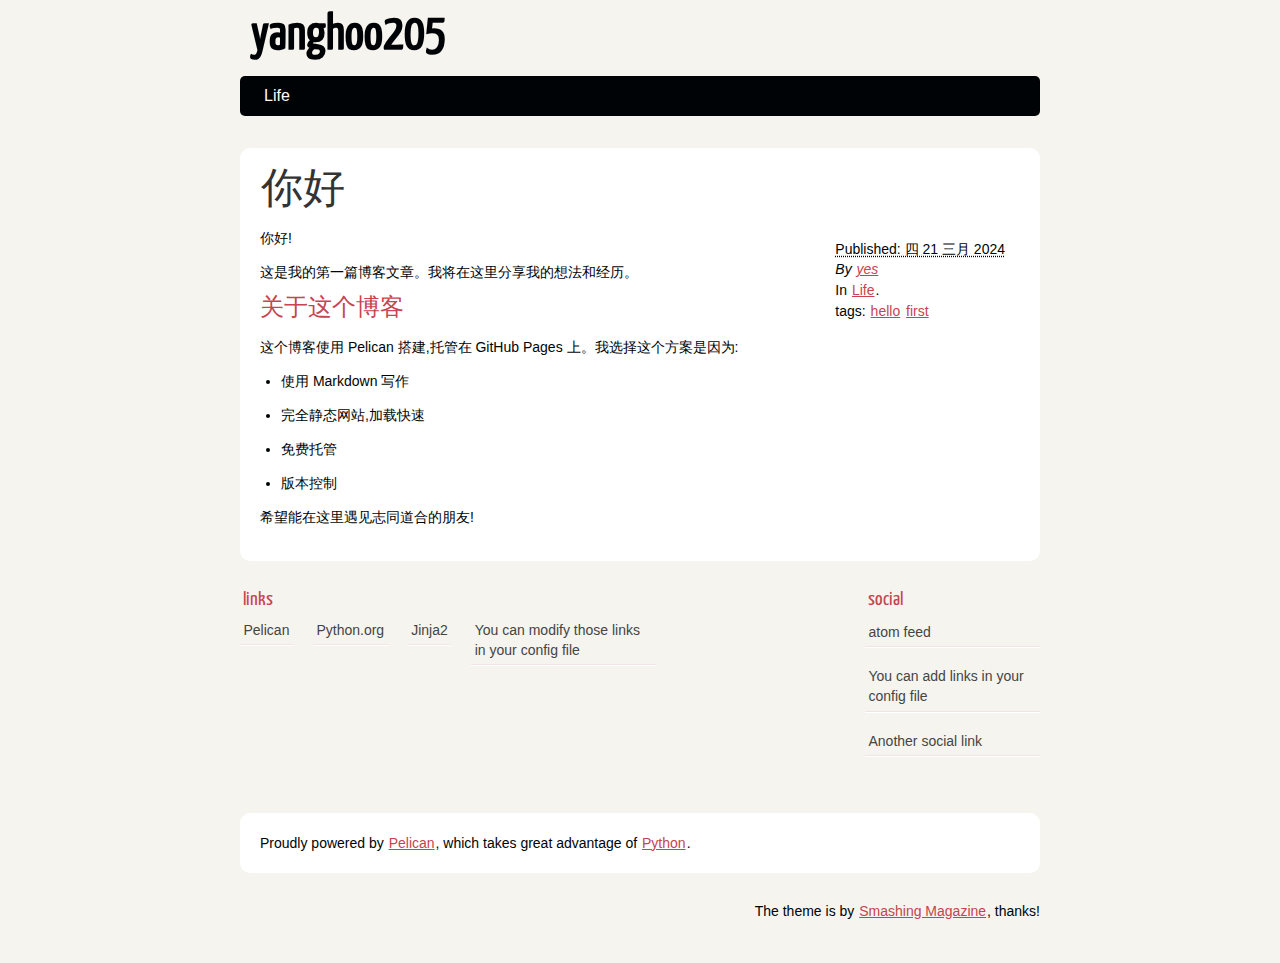
==== index.html @ f71a0e78 "Generate Pelican site" ====
<!DOCTYPE html>
<html lang="zh">
        <head>
                        <meta charset="utf-8" />
                        <meta name="viewport" content="width=device-width, initial-scale=1.0" />
                        <meta name="generator" content="Pelican" />
                        <title>yanghoo205</title>
                        <link rel="stylesheet" href="/theme/css/main.css" />
                                <link href="/feeds/all.atom.xml" type="application/atom+xml" rel="alternate" title="yanghoo205 Atom Feed" />
        </head>

        <body id="index" class="home">
                <header id="banner" class="body">
                        <h1><a href="/">yanghoo205</a></h1>
                        <nav><ul>
                                                <li><a href="/category/life.html">Life</a></li>
                        </ul></nav>
                </header><!-- /#banner -->

                <aside id="featured" class="body">
                    <article>
                        <h1 class="entry-title"><a href="/ni-hao.html">你好</a></h1>
<footer class="post-info">
        <abbr class="published" title="2024-03-21T00:00:00+08:00">
                Published: 四 21 三月 2024
        </abbr>

                <address class="vcard author">
                        By                                 <a class="url fn" href="/author/yes.html">yes</a>
                </address>
        <p>In <a href="/category/life.html">Life</a>.</p>
<p>tags: <a href="/tag/hello.html">hello</a> <a href="/tag/first.html">first</a> </p>        
</footer><!-- /.post-info --><p>你好!</p>
<p>这是我的第一篇博客文章。我将在这里分享我的想法和经历。</p>
<h2>关于这个博客</h2>
<p>这个博客使用 Pelican 搭建,托管在 GitHub Pages 上。我选择这个方案是因为:</p>
<ul>
<li>使用 Markdown 写作</li>
<li>完全静态网站,加载快速</li>
<li>免费托管</li>
<li>版本控制</li>
</ul>
<p>希望能在这里遇见志同道合的朋友! </p>                    </article>
                </aside><!-- /#featured -->
                <section id="extras" class="body">
                                <div class="blogroll">
                                        <h2>links</h2>
                                        <ul>
                                                        <li><a href="https://getpelican.com/">Pelican</a></li>
                                                        <li><a href="https://www.python.org/">Python.org</a></li>
                                                        <li><a href="https://palletsprojects.com/p/jinja/">Jinja2</a></li>
                                                        <li><a href="#">You can modify those links in your config file</a></li>
                                        </ul>
                                </div><!-- /.blogroll -->
                                <div class="social">
                                        <h2>social</h2>
                                        <ul>
                                                        <li><a href="/feeds/all.atom.xml" type="application/atom+xml" rel="alternate">atom feed</a></li>

                                                        <li><a href="#">You can add links in your config file</a></li>
                                                        <li><a href="#">Another social link</a></li>
                                        </ul>
                                </div><!-- /.social -->
                </section><!-- /#extras -->

                <footer id="contentinfo" class="body">
                        <address id="about" class="vcard body">
                                Proudly powered by <a rel="nofollow" href="https://getpelican.com/">Pelican</a>, which takes great advantage of <a rel="nofollow" href="https://www.python.org/">Python</a>.
                        </address><!-- /#about -->

                        <p>The theme is by <a rel="nofollow" href="https://www.smashingmagazine.com/2009/08/designing-a-html-5-layout-from-scratch/">Smashing Magazine</a>, thanks!</p>
                </footer><!-- /#contentinfo -->

        </body>
</html>
---- theme/css/main.css ----
/*
	Name: Smashing HTML5
	Date: July 2009
	Description: Sample layout for HTML5 and CSS3 goodness.
	Version: 1.0
	License: MIT <https://opensource.org/licenses/MIT>
	Licensed by: Smashing Media GmbH <https://www.smashingmagazine.com/>
	Original author: Enrique Ramírez <http://enrique-ramirez.com/>
*/

/* Imports */
@import url("reset.css");
@import url("pygment.css");
@import url("typogrify.css");
@import url("fonts.css");

/***** Global *****/
/* Body */
body {
    background: #F5F4EF;
    color: #000305;
    font-size: 87.5%; /* Base font size: 14px */
    font-family: 'Trebuchet MS', Trebuchet, 'Lucida Sans Unicode', 'Lucida Grande', 'Lucida Sans', Arial, sans-serif;
    line-height: 1.429;
    margin: 0;
    padding: 0;
    text-align: left;
}

/* Headings */
h1 {font-size: 2em }
h2 {font-size: 1.571em}	/* 22px */
h3 {font-size: 1.429em}	/* 20px */
h4 {font-size: 1.286em}	/* 18px */
h5 {font-size: 1.143em}	/* 16px */
h6 {font-size: 1em}		/* 14px */

h1, h2, h3, h4, h5, h6 {
    font-weight: 400;
    line-height: 1.1;
    margin-bottom: .8em;
    font-family: 'Yanone Kaffeesatz', arial, serif;
}

h3, h4, h5, h6 { margin-top: .8em; }

hr { border: 2px solid #EEEEEE; }

/* Anchors */
a {outline: 0;}
a img {border: 0px; text-decoration: none;}
a:link, a:visited {
    color: #C74350;
    padding: 0 1px;
    text-decoration: underline;
}
a:hover, a:active {
    background-color: #C74350;
    color: #fff;
    text-decoration: none;
    text-shadow: 1px 1px 1px #333;
}

h1 a:hover {
    background-color: inherit
}

/* Paragraphs */
div.line-block,
p { margin-top: 1em;
    margin-bottom: 1em;}

strong, b {font-weight: bold;}
em, i {font-style: italic;}

/* Lists */
ul {
    list-style: outside disc;
    margin: 0em 0 0 1.5em;
}

ol {
    list-style: outside decimal;
    margin: 0em 0 0 1.5em;
}

li { margin-top: 0.5em;
    margin-bottom: 1em; }

.post-info {
    float:right;
    margin:10px;
    padding:5px;
}

.post-info p{
    margin-top: 1px;
    margin-bottom: 1px;
}

.readmore { float: right }

dl {margin: 0 0 1.5em 0;}
dt {font-weight: bold;}
dd {margin-left: 1.5em;}

pre{background-color:  rgb(238, 238, 238); padding: 10px; margin: 10px; overflow: auto;}

/* Quotes */
blockquote {
    margin: 20px;
    font-style: italic;
}
cite {}

q {}

div.note {
    float: right;
    margin: 5px;
    font-size: 85%;
    max-width: 300px;
}

/* Tables */
table {margin: .5em auto 1.5em auto; width: 98%;}

	/* Thead */
thead th {padding: .5em .4em; text-align: left;}
thead td {}

	/* Tbody */
tbody td {padding: .5em .4em;}
tbody th {}

tbody .alt td {}
tbody .alt th {}

	/* Tfoot */
tfoot th {}
tfoot td {}

/* HTML5 tags */
header, section, footer,
aside, nav, article, figure {
    display: block;
}

/***** Layout *****/
.body {clear: both; margin: 0 auto; max-width: 800px;}
img { max-width: 100%; }
img.right, figure.right, div.figure.align-right {
    float: right;
    margin: 0 0 2em 2em;
}
img.left, figure.left, div.figure.align-left {
    float: left;
    margin: 0 2em 2em 0;
}

/* .rst support */
div.figure img, figure img {  /* to fill figure exactly */
    max-width: 100%;
}
div.figure p.caption, figure p.caption { /* margin provided by figure */
    margin-top: 0;
    margin-bottom: 0;
}

/*
	Header
*****************/
#banner {
    margin: 0 auto;
    padding: 0.8em 0 0 0;
}

	/* Banner */
#banner h1 {
    font-size: 3.571em;
    line-height: 1.0;
    margin-bottom: .3em;
}

#banner h1 a:link, #banner h1 a:visited {
    color: #000305;
    display: block;
    font-weight: bold;
    margin: 0 0 0 .2em;
    text-decoration: none;
}
#banner h1 a:hover, #banner h1 a:active {
    background: none;
    color: #C74350;
    text-shadow: none;
}

#banner h1 strong {font-size: 0.36em; font-weight: normal;}

	/* Main Nav */
#banner nav {
    background: #000305;
    font-size: 1.143em;
    overflow: auto;
    line-height: 30px;
    margin: 0 auto 2em auto;
    padding: 0;
    text-align: center;
    max-width: 800px;

    border-radius: 5px;
    -moz-border-radius: 5px;
    -webkit-border-radius: 5px;
}

#banner nav ul {list-style: none; margin: 0 auto; max-width: 800px;}
#banner nav li {float: left; display: inline; margin: 0;}

#banner nav a:link, #banner nav a:visited {
    color: #fff;
    display: inline-block;
    height: 30px;
    padding: 5px 1.5em;
    text-decoration: none;
}
#banner nav a:hover, #banner nav a:active,
#banner nav .active a:link, #banner nav .active a:visited {
    background: #C74451;
    color: #fff;
    text-shadow: none !important;
}

#banner nav li:first-child a {
    border-top-left-radius: 5px;
    -moz-border-radius-topleft: 5px;
    -webkit-border-top-left-radius: 5px;

    border-bottom-left-radius: 5px;
    -moz-border-radius-bottomleft: 5px;
    -webkit-border-bottom-left-radius: 5px;
}

/*
	Featured
*****************/
#featured {
    background: #fff;
    margin-bottom: 2em;
    overflow: hidden;
    padding: 20px;
    max-width: 760px;

    border-radius: 10px;
    -moz-border-radius: 10px;
    -webkit-border-radius: 10px;
}

#featured figure {
    border: 2px solid #eee;
    float: right;
    margin: 0.786em 2em 0 5em;
    max-width: 248px;
}
#featured figure img {display: block; float: right;}

#featured h2 {color: #C74451; font-size: 1.714em; margin-bottom: 0.333em;}
#featured h3 {font-size: 1.429em; margin-bottom: .5em;}

#featured h3 a:link, #featured h3 a:visited {color: #000305; text-decoration: none;}
#featured h3 a:hover, #featured h3 a:active {color: #fff;}

/*
	Body
*****************/
#content {
    background: #fff;
    margin-bottom: 2em;
    overflow: hidden;
    padding: 20px 20px;
    max-width: 760px;

    border-radius: 10px;
    -moz-border-radius: 10px;
    -webkit-border-radius: 10px;
}

/*
	Extras
*****************/
#extras {margin: 0 auto 3em auto; overflow: hidden;}

#extras ul {list-style: none; margin: 0;}
#extras li {border-bottom: 1px solid #fff;}
#extras h2 {
    color: #C74350;
    font-size: 1.429em;
    margin-bottom: .25em;
    padding: 0 3px;
}

#extras a:link, #extras a:visited {
    color: #444;
    display: block;
    border-bottom: 1px solid #F4E3E3;
    text-decoration: none;
    padding: .3em .25em;
}

#extras a:hover, #extras a:active {color: #fff;}

	/* Blogroll */
#extras .blogroll {
    float: left;
    max-width: 615px;
}

#extras .blogroll li {float: left; margin: 0 20px 0 0; max-width: 185px;}

	/* Social */
#extras .social {
    float: right;
    max-width: 175px;
}

/*
	About
*****************/
#about {
    background: #fff;
    font-style: normal;
    margin-bottom: 2em;
    overflow: hidden;
    padding: 20px;
    text-align: left;
    max-width: 760px;

    border-radius: 10px;
    -moz-border-radius: 10px;
    -webkit-border-radius: 10px;
}

#about .primary {float: left; max-width: 165px;}
#about .primary strong {color: #C64350; display: block; font-size: 1.286em;}
#about .photo {float: left; margin: 5px 20px;}

#about .url:link, #about .url:visited {text-decoration: none;}

#about .bio {float: right; max-width: 500px;}

/*
	Footer
*****************/
#contentinfo {padding-bottom: 2em; text-align: right;}

/***** Sections *****/
/* Blog */
.hentry {
    display: block;
    clear: both;
    border-top: 1px solid #eee;
    padding: 1.5em 0;
}
li:first-child .hentry, #content > .hentry {border: 0; margin: 0;}
#content > .hentry {padding: 1em 0;}
.hentry img{display : none ;}
.entry-title {font-size: 3em; margin-bottom: 10px; margin-top: 0;}
.entry-title a:link, .entry-title a:visited {text-decoration: none; color: #333;}
.entry-title a:visited {background-color: #fff;}

.hentry .post-info * {font-style: normal;}

	/* Content */
.hentry footer {margin-bottom: 2em;}
.hentry footer address {display: inline;}
#posts-list footer address {display: block;}

	/* Blog Index */
#posts-list {list-style: none; margin: 0;}
#posts-list .hentry {padding-left: 10px; position: relative;}

#posts-list footer {
    left: 10px;
    position: relative;
    float: left;
    top: 0.5em;
    max-width: 190px;
}

	/* About the Author */
#about-author {
    background: #f9f9f9;
    clear: both;
    font-style: normal;
    margin: 2em 0;
    padding: 10px 20px 15px 20px;

    border-radius: 5px;
    -moz-border-radius: 5px;
    -webkit-border-radius: 5px;
}

#about-author strong {
    color: #C64350;
    clear: both;
    display: block;
    font-size: 1.429em;
}

#about-author .photo {border: 1px solid #ddd; float: left; margin: 5px 1em 0 0;}

	/* Comments */
#comments-list {list-style: none; margin: 0 1em;}
#comments-list blockquote {
    background: #f8f8f8;
    clear: both;
    font-style: normal;
    margin: 0;
    padding: 15px 20px;

    border-radius: 5px;
    -moz-border-radius: 5px;
    -webkit-border-radius: 5px;
}
#comments-list footer {color: #888; padding: .5em 1em 0 0; text-align: right;}

#comments-list li:nth-child(2n) blockquote {background: #F5f5f5;}

	/* Add a Comment */
#add-comment label {clear: left; float: left; text-align: left; max-width: 150px;}
#add-comment input[type='text'],
#add-comment input[type='email'],
#add-comment input[type='url'] {float: left; max-width: 200px;}

#add-comment textarea {float: left; height: 150px; max-width: 495px;}

#add-comment p.req {clear: both; margin: 0 .5em 1em 0; text-align: right;}

#add-comment input[type='submit'] {float: right; margin: 0 .5em;}
#add-comment * {margin-bottom: .5em;}
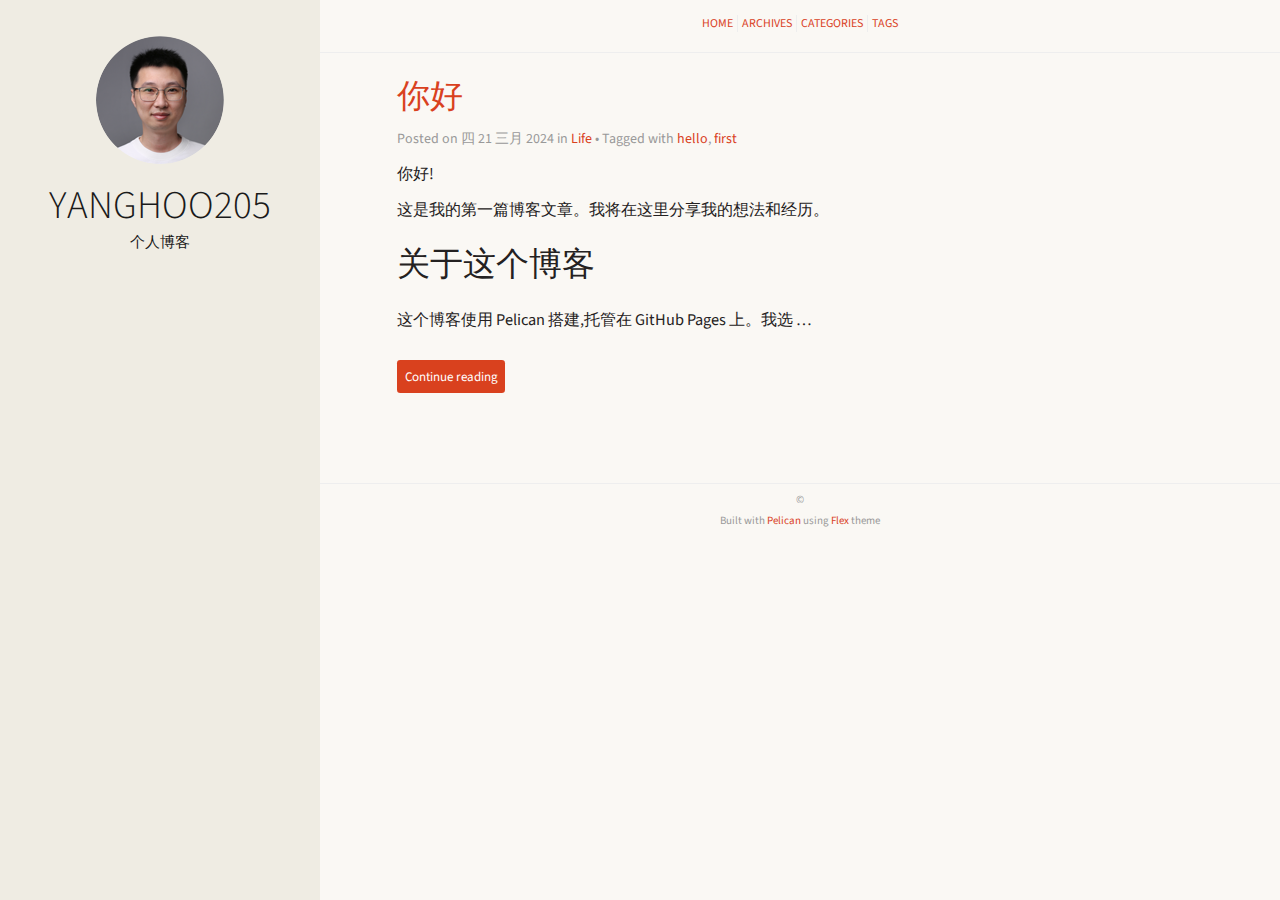
==== commit 633e474e: "Generate Pelican site" ====
--- a/index.html
+++ b/index.html
@@ -1,75 +1,147 @@
+
 <!DOCTYPE html>
 <html lang="zh">
-        <head>
-                        <meta charset="utf-8" />
-                        <meta name="viewport" content="width=device-width, initial-scale=1.0" />
-                        <meta name="generator" content="Pelican" />
-                        <title>yanghoo205</title>
-                        <link rel="stylesheet" href="/theme/css/main.css" />
-                                <link href="/feeds/all.atom.xml" type="application/atom+xml" rel="alternate" title="yanghoo205 Atom Feed" />
-        </head>
+<head>
+  <meta charset="utf-8" />
+  <meta http-equiv="X-UA-Compatible" content="IE=edge" />
+  <meta name="HandheldFriendly" content="True" />
+  <meta name="viewport" content="width=device-width, initial-scale=1.0" />
+  <meta name="robots" content="" />
 
-        <body id="index" class="home">
-                <header id="banner" class="body">
-                        <h1><a href="/">yanghoo205</a></h1>
-                        <nav><ul>
-                                                <li><a href="/category/life.html">Life</a></li>
-                        </ul></nav>
-                </header><!-- /#banner -->
+  <link href="https://fonts.googleapis.com/css2?family=Source+Code+Pro:ital,wght@0,400;0,700;1,400&family=Source+Sans+Pro:ital,wght@0,300;0,400;0,700;1,400&display=swap" rel="stylesheet">
 
-                <aside id="featured" class="body">
-                    <article>
-                        <h1 class="entry-title"><a href="/ni-hao.html">你好</a></h1>
-<footer class="post-info">
-        <abbr class="published" title="2024-03-21T00:00:00+08:00">
-                Published: 四 21 三月 2024
-        </abbr>
+    <link rel="stylesheet" type="text/css" href="/theme/stylesheet/style.min.css">
 
-                <address class="vcard author">
-                        By                                 <a class="url fn" href="/author/yes.html">yes</a>
-                </address>
-        <p>In <a href="/category/life.html">Life</a>.</p>
-<p>tags: <a href="/tag/hello.html">hello</a> <a href="/tag/first.html">first</a> </p>        
-</footer><!-- /.post-info --><p>你好!</p>
+
+    <link id="pygments-light-theme" rel="stylesheet" type="text/css"
+          href="/theme/pygments/monokai.min.css">
+
+
+
+  <link rel="stylesheet" type="text/css" href="/theme/font-awesome/css/fontawesome.css">
+  <link rel="stylesheet" type="text/css" href="/theme/font-awesome/css/brands.css">
+  <link rel="stylesheet" type="text/css" href="/theme/font-awesome/css/solid.css">
+
+
+
+  <!-- Chrome, Firefox OS and Opera -->
+  <meta name="theme-color" content="#333">
+  <!-- Windows Phone -->
+  <meta name="msapplication-navbutton-color" content="#333">
+  <!-- iOS Safari -->
+  <meta name="apple-mobile-web-app-capable" content="yes">
+  <meta name="apple-mobile-web-app-status-bar-style" content="black-translucent">
+  <!-- Microsoft EDGE -->
+  <meta name="msapplication-TileColor" content="#333">
+
+
+
+
+
+
+
+
+
+ 
+
+    <meta name="author" content="yes" />
+    <meta name="description" content="分享技术与生活" />
+  <meta property="og:site_name" content="yanghoo205"/>
+  <meta property="og:type" content="blog"/>
+  <meta property="og:title" content="yanghoo205"/>
+  <meta property="og:description" content="分享技术与生活"/>
+  <meta property="og:locale" content="en_US"/>
+  <meta property="og:url" content=""/>
+
+  <title>yanghoo205</title>
+
+
+</head>
+<body class="light-theme">
+
+<aside>
+  <div>
+    <a href="/">
+      <img src="/theme/img/profile.png" alt="YANGHOO205" title="YANGHOO205">
+    </a>
+
+    <h1>
+      <a href="/">YANGHOO205</a>
+    </h1>
+
+    <p>个人博客</p>
+
+
+
+    <ul class="social">
+      <li>
+        <a class="sc-Github"
+           href="https://github.com/almensu"
+           target="_blank">
+          <i class="fa-brands fa-Github"></i>
+        </a>
+      </li>
+    </ul>
+  </div>
+
+</aside>
+  <main>
+
+<nav>
+  <a href="/">Home</a>
+
+  <a href="/archives.html">Archives</a>
+  <a href="/categories.html">Categories</a>
+  <a href="/tags.html">Tags</a>
+
+
+</nav>
+
+
+
+<article>
+  <header>
+    <h2><a href="/ni-hao.html#ni-hao">你好</a></h2>
+    <p>
+      Posted on 四 21 三月 2024 in <a href="/category/life.html">Life</a>
+
+          &#8226; Tagged with
+              <a href="/tag/hello.html">hello</a>,              <a href="/tag/first.html">first</a>
+    </p>
+  </header>
+  <div>
+      <div><p>你好!</p>
 <p>这是我的第一篇博客文章。我将在这里分享我的想法和经历。</p>
 <h2>关于这个博客</h2>
-<p>这个博客使用 Pelican 搭建,托管在 GitHub Pages 上。我选择这个方案是因为:</p>
-<ul>
-<li>使用 Markdown 写作</li>
-<li>完全静态网站,加载快速</li>
-<li>免费托管</li>
-<li>版本控制</li>
-</ul>
-<p>希望能在这里遇见志同道合的朋友! </p>                    </article>
-                </aside><!-- /#featured -->
-                <section id="extras" class="body">
-                                <div class="blogroll">
-                                        <h2>links</h2>
-                                        <ul>
-                                                        <li><a href="https://getpelican.com/">Pelican</a></li>
-                                                        <li><a href="https://www.python.org/">Python.org</a></li>
-                                                        <li><a href="https://palletsprojects.com/p/jinja/">Jinja2</a></li>
-                                                        <li><a href="#">You can modify those links in your config file</a></li>
-                                        </ul>
-                                </div><!-- /.blogroll -->
-                                <div class="social">
-                                        <h2>social</h2>
-                                        <ul>
-                                                        <li><a href="/feeds/all.atom.xml" type="application/atom+xml" rel="alternate">atom feed</a></li>
+<p>这个博客使用 Pelican 搭建,托管在 GitHub Pages 上。我选 …</p></div>
+        <br>
+        <a class="btn"
+           href="/ni-hao.html#ni-hao">
+          Continue reading
+        </a>
+  </div>
+</article>
 
-                                                        <li><a href="#">You can add links in your config file</a></li>
-                                                        <li><a href="#">Another social link</a></li>
-                                        </ul>
-                                </div><!-- /.social -->
-                </section><!-- /#extras -->
+  <div class="pagination">
+  </div>
 
-                <footer id="contentinfo" class="body">
-                        <address id="about" class="vcard body">
-                                Proudly powered by <a rel="nofollow" href="https://getpelican.com/">Pelican</a>, which takes great advantage of <a rel="nofollow" href="https://www.python.org/">Python</a>.
-                        </address><!-- /#about -->
 
-                        <p>The theme is by <a rel="nofollow" href="https://www.smashingmagazine.com/2009/08/designing-a-html-5-layout-from-scratch/">Smashing Magazine</a>, thanks!</p>
-                </footer><!-- /#contentinfo -->
 
-        </body>
+<footer>
+<p>&copy;  </p>
+<p>
+Built with <a href="http://getpelican.com" target="_blank">Pelican</a> using <a href="http://bit.ly/flex-pelican" target="_blank">Flex</a> theme
+</p></footer>  </main>
+
+<script type="application/ld+json">
+{
+  "@context" : "http://schema.org",
+  "@type" : "Blog",
+  "name": " yanghoo205 ",
+  "url" : "",
+  "image": "",
+  "description": "分享技术与生活"
+}
+</script>
+</body>
 </html>--- a/theme/stylesheet/style.min.css
+++ b/theme/stylesheet/style.min.css
@@ -0,0 +1 @@
+body,html{width:100%;height:100%}h1,h2,h3,h4,h5,h6{font-weight:300;line-height:1.1}h1{font-size:2.4em}h2{font-size:2em}h3{font-size:1.6em}h4{font-size:1.36em}h5{font-size:1.2em}h6{font-size:1.1em}body{margin:0;padding:0;background-color:#faf8f4;color:#242121;font-family:'Source Sans Pro',Roboto,'Open Sans','Liberation Sans','DejaVu Sans',Verdana,Helvetica,Arial,sans-serif;font-size:1.02em;line-height:1.2em}a{color:#d9411e;text-decoration:none}a:hover{color:#ff5a09}hr{color:#eee;background-color:#eee;height:1px;border:none;margin-top:40px;margin-bottom:40px}img{max-width:100%}aside{background-color:#efece3;color:#1a1a1a;text-align:center}aside a{color:#1a1a1a}aside a:hover{color:#242121}aside div{padding:20px;margin:0}aside div img{border-radius:50%;max-width:140px}aside div h1{margin:15px 0 5px 0}aside div p{margin:0 0 15px 0;font-size:.92em}aside nav ul li{display:inline;line-height:1.6em;font-size:1.28em;text-transform:lowercase}main nav{text-align:center;text-transform:uppercase;padding:14px 0 14px 0;border-bottom:#eee 1px solid;font-size:0}main .translations a,main nav a{font-size:12px;padding:0 4px;border-right:#eee 1px solid}main .translations :last-child,main nav :last-child{border-right:none}main .neighbors{margin:4% 0 4% 0;height:20px}main .pagination{margin:4% 8% 4% 8%;height:20px}main .social-share p{font-size:.8em}main article{margin:0 8% 2% 8%}main article header h1,main article header h2{margin-bottom:0}main article header p{color:#999;font-size:.86em}main article header .translations{float:right}main article header .translations .active{font-weight:600}main article code,main article kbd,main article pre,main article samp{font-family:'Source Code Pro',Consolas,'Liberation Mono','DejaVu Sans Mono',monospace}main article blockquote,main article pre{background-color:rgba(128,128,128,.05);border-top-right-radius:5px;border-bottom-right-radius:5px;border-left:8px solid rgba(128,128,128,.075);border-left-width:10px}main article blockquote{margin:0;padding:10px 20px;font-weight:300;font-size:1.1em}main article pre{padding:4px;font-size:.9em;overflow-x:auto}main article samp{white-space:pre;display:block;overflow-x:auto}main article kbd{padding:.1em .6em;border:1px solid rgba(63,63,63,.25);box-shadow:0 1px 0 rgba(63,63,63,.25);background-color:#fff;color:#333;border-radius:3px;display:inline-block;margin:0 .1em;white-space:nowrap;font-size:.78em}main article :not(pre)>code{font-size:.8em;white-space:nowrap;color:#c25;padding:1px 3px;background-color:#f7f7f9;border:1px solid #e1e1e8;border-radius:3px}main article .comment-count{font-size:.8em}main article table{border-collapse:collapse;border-spacing:0}main article table thead:first-child tr:first-child th{border-top:0}main article table td,main article table th{padding:8px;line-height:20px;vertical-align:top;border-top:1px solid #ddd}main article table.highlighttable{width:100%;table-layout:fixed}main article table.highlighttable td{border-style:none;padding:0}main article table.highlighttable td.linenos{width:2.5em}main article table.highlighttable td.linenos pre{padding-right:.8em;background-color:inherit;text-align:right}main article section#isso-thread .auth-section .input-wrapper{margin-right:5px}main article .toc{margin-top:2em}main article .toc .toctitle{font-size:1.3em}main article .toc ul{list-style:none;padding-inline-start:1rem}main article .toc>ul{padding:0}main footer{padding-top:4px;border-top:#eee 1px solid}main footer p{margin:2px;text-align:center;padding:0 40px 0 40px;color:#999;font-size:11px}main footer span.footer-separator{margin:0 6px}.tag-cloud a{background-color:#d9411e;padding:.2em .6em .2em;font-size:.74em;line-height:1;color:#fff;text-align:center;white-space:nowrap;vertical-align:baseline;border-radius:.25em}.tag-cloud a:hover{background-color:#ff5a09}a.btn,section#isso-thread section.auth-section p.post-action input{background-color:#d9411e;padding:.6em .6em;font-size:.8em;line-height:1;color:#fff;text-align:center;white-space:nowrap;vertical-align:baseline;border:none;border-radius:.25em}a.btn:hover{background-color:#ff5a09}.center,.text-center{text-align:center}.img-center{margin-left:auto;margin-right:auto;display:block}.align-center{margin-left:auto;margin-right:auto;display:block}.float-left{float:left}.float-right{float:right}div.related-posts{margin:15px 0 15px 0;padding-bottom:20px;border-top:#eee 1px solid;border-bottom:#eee 1px solid}div.related-posts h4{margin:20px 0 25px 0}div.related-posts ul{font-size:1.1em;padding-left:12px}div.related-posts ul li{padding:4px 0 4px 0}ul.list,ul.related-posts,ul.social{list-style-type:none;margin:0;padding:0}ul.list{padding:1em 0 1em 0}ul.list li{padding:4px}ul.social{font-size:1.6em;padding-top:20px}ul.social li{display:inline}ul.social a:hover{z-index:2;-webkit-transform:translateY(-2px);transform:translateY(-2px)}ul.social a{display:inline-block;width:36px;height:36px;border-radius:100%;text-align:center;font-size:.8em;line-height:36px}ul.social a.sc-facebook{background-color:#3e5b98}ul.social a.sc-google{background-color:#d93e2d}ul.social a.sc-instagram{background-color:#125688}ul.social a.sc-keybase{background-color:#4c8dff}ul.social a.sc-pinterest{background-color:#c92619}ul.social a.sc-linkedin{background-color:#3371b7}ul.social a.sc-medium{background-color:#00ab6b}ul.social a.sc-rss{background-color:#f26109}ul.social a.sc-stack-overflow{background-color:#f90}ul.social a.sc-tumblr{background-color:#36465d}ul.social a.sc-twitch{background-color:#a970ff}ul.social a.sc-twitter{background-color:#4da7de}ul.social a.sc-youtube{background-color:#e02a20}ul.social a.sc-github,ul.social a.sc-github-alt{background-color:#111010}ul.social a.sc-at,ul.social a.sc-envelope,ul.social a.sc-mailbox{background-color:#578ad6}ul.social a.sc-reddit{background-color:#ff4500}ul.social a.sc-soundcloud{background-color:#f50}ul.social a.sc-gitlab{background-color:#fca326}ul.social a.sc-xing{background-color:#007575}ul.social a.sc-bitbucket{background-color:#0747a6}ul.social a.sc-mastodon{background-color:#3088d4}ul.social a.sc-diaspora{color:#000;background-color:#d5d5d5}ul.social a.sc-flickr{background-color:#ff0084}ul.social a.sc-lastfm{background-color:#d92323}.ads-aside{display:inline-block;height:90px;width:70%}.ads-responsive{display:inline-block;margin:6px 0 6px 0;width:90%;height:70px;margin-left:5%}@media screen and (min-width:768px){aside{width:25vw;height:100vh;position:fixed;z-index:1000;top:0;left:0}aside div{padding:36px 18px}aside div nav ul li{padding:0!important;display:block}aside div ul.social{padding-top:32px}main{height:100vh;position:relative;padding-left:25vw}main article{max-width:760px}main article ul.list li{padding:2px}.ads-aside{height:250px}.ads-responsive{height:90px}}div.admonition{margin-bottom:2.5rem;border-radius:4px;padding:.5em 1.25em 1.25em 1.25em}div.admonition p.admonition-title::before{display:inline-block;font-style:normal;font-variant:normal;text-rendering:auto;font-family:"Font Awesome 5 Free"}div.admonition p.admonition-title{font-weight:600;line-height:1.25em;margin-bottom:1.25em;margin-top:inherit}div.admonition div,div.admonition p,div.admonition pre{margin-bottom:0}div.admonition{color:#242121;background-color:#ccc}div.admonition.attention{color:#856404;background-color:#fff3cd}div.admonition.attention p.admonition-title::before{content:"\f071\00a0 "}div.admonition.caution{color:#856404;background-color:#fff3cd}div.admonition.caution p.admonition-title::before{content:"\f071\00a0 "}div.admonition.danger{color:#721c24;background-color:#f8d7da}div.admonition.danger p.admonition-title::before{content:"\f06a\00a0 "}div.admonition.error{color:#721c24;background-color:#f8d7da}div.admonition.error p.admonition-title::before{content:"\f06a\00a0 "}div.admonition.hint{color:#004085;background-color:#cce5ff}div.admonition.hint p.admonition-title::before{content:"\f0eb\00a0 "}div.admonition.important{color:#155724;background-color:#d4edda}div.admonition.important p.admonition-title::before{content:"\f05a\00a0 "}div.admonition.note{color:#155724;background-color:#d4edda}div.admonition.note p.admonition-title::before{content:"\f05a\00a0 "}div.admonition.tip{color:#004085;background-color:#cce5ff}div.admonition.tip p.admonition-title::before{content:"\f0eb\00a0 "}div.admonition.warning{color:#856404;background-color:#fff3cd}div.admonition.warning p.admonition-title::before{content:"\f071\00a0 "}div.figure,figure{font-size:90%;color:#6c757d}div.figure figcaption,figure figcaption{margin-top:.5em;text-align:center;color:#242121}div.figure img,figure img{vertical-align:middle;line-height:1;display:inline}div.figure p,figure p{margin-top:0;margin-bottom:0}div.figure p.caption,figure p.caption{font-style:italic}div.figure div.legend,figure div.legend{text-align:initial}div.figure.align-left,figure.align-left{text-align:left}div.figure.align-center,figure.align-center{text-align:center}div.figure.align-right,figure.align-right{text-align:right}.github-corner:hover .octo-arm{animation:octocat-wave 560ms ease-in-out}@keyframes octocat-wave{0%,100%{transform:rotate(0)}20%,60%{transform:rotate(-25deg)}40%,80%{transform:rotate(10deg)}}@media (max-width:500px){.github-corner:hover .octo-arm{animation:none}.github-corner .octo-arm{animation:octocat-wave 560ms ease-in-out}}--- a/theme/pygments/monokai.min.css
+++ b/theme/pygments/monokai.min.css
@@ -0,0 +1 @@
+.highlight .hll{background-color:#49483e}.highlight{background:#272822;color:#f8f8f2}.highlight .c{color:#75715e}.highlight .err{color:#960050;background-color:#1e0010}.highlight .k{color:#66d9ef}.highlight .l{color:#ae81ff}.highlight .n{color:#f8f8f2}.highlight .o{color:#f92672}.highlight .p{color:#f8f8f2}.highlight .c1,.highlight .ch,.highlight .cm,.highlight .cp,.highlight .cpf,.highlight .cs{color:#75715e}.highlight .gd{color:#f92672}.highlight .ge{font-style:italic}.highlight .gi{color:#a6e22e}.highlight .go{color:#66d9ef}.highlight .gp{color:#f92672}.highlight .gp,.highlight .gs{font-weight:700}.highlight .gu{color:#75715e}.highlight .kc,.highlight .kd{color:#66d9ef}.highlight .kn{color:#f92672}.highlight .kp,.highlight .kr,.highlight .kt{color:#66d9ef}.highlight .ld{color:#e6db74}.highlight .m{color:#ae81ff}.highlight .s{color:#e6db74}.highlight .na{color:#a6e22e}.highlight .nb{color:#f8f8f2}.highlight .nc{color:#a6e22e}.highlight .no{color:#66d9ef}.highlight .nd{color:#a6e22e}.highlight .ni{color:#f8f8f2}.highlight .ne,.highlight .nf{color:#a6e22e}.highlight .nl,.highlight .nn{color:#f8f8f2}.highlight .nx{color:#a6e22e}.highlight .py{color:#f8f8f2}.highlight .nt{color:#f92672}.highlight .nv{color:#f8f8f2}.highlight .ow{color:#f92672}.highlight .w{color:#f8f8f2}.highlight .mb,.highlight .mf,.highlight .mh,.highlight .mi,.highlight .mo{color:#ae81ff}.highlight .dl,.highlight .s2,.highlight .sa,.highlight .sb,.highlight .sc,.highlight .sd{color:#e6db74}.highlight .se{color:#ae81ff}.highlight .s1,.highlight .sh,.highlight .si,.highlight .sr,.highlight .ss,.highlight .sx{color:#e6db74}.highlight .bp{color:#f8f8f2}.highlight .fm{color:#a6e22e}.highlight .vc,.highlight .vg,.highlight .vi,.highlight .vm{color:#f8f8f2}.highlight .il{color:#ae81ff}.literal-block .hll{background-color:#49483e}.literal-block{background:#272822;color:#f8f8f2}.literal-block .c{color:#75715e}.literal-block .err{color:#960050;background-color:#1e0010}.literal-block .k{color:#66d9ef}.literal-block .l{color:#ae81ff}.literal-block .n{color:#f8f8f2}.literal-block .o{color:#f92672}.literal-block .p{color:#f8f8f2}.literal-block .c1,.literal-block .ch,.literal-block .cm,.literal-block .cp,.literal-block .cpf,.literal-block .cs{color:#75715e}.literal-block .gd{color:#f92672}.literal-block .ge{font-style:italic}.literal-block .gi{color:#a6e22e}.literal-block .go{color:#66d9ef}.literal-block .gp{color:#f92672;font-weight:700}.literal-block .gs{font-weight:700}.literal-block .gu{color:#75715e}.literal-block .kc,.literal-block .kd{color:#66d9ef}.literal-block .kn{color:#f92672}.literal-block .kp,.literal-block .kr,.literal-block .kt{color:#66d9ef}.literal-block .ld{color:#e6db74}.literal-block .m{color:#ae81ff}.literal-block .s{color:#e6db74}.literal-block .na{color:#a6e22e}.literal-block .nb{color:#f8f8f2}.literal-block .nc{color:#a6e22e}.literal-block .no{color:#66d9ef}.literal-block .nd{color:#a6e22e}.literal-block .ni{color:#f8f8f2}.literal-block .ne,.literal-block .nf{color:#a6e22e}.literal-block .nl,.literal-block .nn{color:#f8f8f2}.literal-block .nx{color:#a6e22e}.literal-block .py{color:#f8f8f2}.literal-block .nt{color:#f92672}.literal-block .nv{color:#f8f8f2}.literal-block .ow{color:#f92672}.literal-block .w{color:#f8f8f2}.literal-block .mb,.literal-block .mf,.literal-block .mh,.literal-block .mi,.literal-block .mo{color:#ae81ff}.literal-block .dl,.literal-block .s2,.literal-block .sa,.literal-block .sb,.literal-block .sc,.literal-block .sd{color:#e6db74}.literal-block .se{color:#ae81ff}.literal-block .s1,.literal-block .sh,.literal-block .si,.literal-block .sr,.literal-block .ss,.literal-block .sx{color:#e6db74}.literal-block .bp{color:#f8f8f2}.literal-block .fm{color:#a6e22e}.literal-block .vc,.literal-block .vg,.literal-block .vi,.literal-block .vm{color:#f8f8f2}.literal-block .il{color:#ae81ff}--- a/theme/font-awesome/css/brands.css
+++ b/theme/font-awesome/css/brands.css
@@ -0,0 +1,1432 @@
+/*!
+ * Font Awesome Free 6.1.1 by @fontawesome - https://fontawesome.com
+ * License - https://fontawesome.com/license/free (Icons: CC BY 4.0, Fonts: SIL OFL 1.1, Code: MIT License)
+ * Copyright 2022 Fonticons, Inc.
+ */
+:root, :host {
+  --fa-font-brands: normal 400 1em/1 "Font Awesome 6 Brands"; }
+
+@font-face {
+  font-family: 'Font Awesome 6 Brands';
+  font-style: normal;
+  font-weight: 400;
+  font-display: block;
+  src: url("../webfonts/fa-brands-400.woff2") format("woff2"), url("../webfonts/fa-brands-400.ttf") format("truetype"); }
+
+.fab,
+.fa-brands {
+  font-family: 'Font Awesome 6 Brands';
+  font-weight: 400; }
+
+.fa-42-group:before {
+  content: "\e080"; }
+
+.fa-innosoft:before {
+  content: "\e080"; }
+
+.fa-500px:before {
+  content: "\f26e"; }
+
+.fa-accessible-icon:before {
+  content: "\f368"; }
+
+.fa-accusoft:before {
+  content: "\f369"; }
+
+.fa-adn:before {
+  content: "\f170"; }
+
+.fa-adversal:before {
+  content: "\f36a"; }
+
+.fa-affiliatetheme:before {
+  content: "\f36b"; }
+
+.fa-airbnb:before {
+  content: "\f834"; }
+
+.fa-algolia:before {
+  content: "\f36c"; }
+
+.fa-alipay:before {
+  content: "\f642"; }
+
+.fa-amazon:before {
+  content: "\f270"; }
+
+.fa-amazon-pay:before {
+  content: "\f42c"; }
+
+.fa-amilia:before {
+  content: "\f36d"; }
+
+.fa-android:before {
+  content: "\f17b"; }
+
+.fa-angellist:before {
+  content: "\f209"; }
+
+.fa-angrycreative:before {
+  content: "\f36e"; }
+
+.fa-angular:before {
+  content: "\f420"; }
+
+.fa-app-store:before {
+  content: "\f36f"; }
+
+.fa-app-store-ios:before {
+  content: "\f370"; }
+
+.fa-apper:before {
+  content: "\f371"; }
+
+.fa-apple:before {
+  content: "\f179"; }
+
+.fa-apple-pay:before {
+  content: "\f415"; }
+
+.fa-artstation:before {
+  content: "\f77a"; }
+
+.fa-asymmetrik:before {
+  content: "\f372"; }
+
+.fa-atlassian:before {
+  content: "\f77b"; }
+
+.fa-audible:before {
+  content: "\f373"; }
+
+.fa-autoprefixer:before {
+  content: "\f41c"; }
+
+.fa-avianex:before {
+  content: "\f374"; }
+
+.fa-aviato:before {
+  content: "\f421"; }
+
+.fa-aws:before {
+  content: "\f375"; }
+
+.fa-bandcamp:before {
+  content: "\f2d5"; }
+
+.fa-battle-net:before {
+  content: "\f835"; }
+
+.fa-behance:before {
+  content: "\f1b4"; }
+
+.fa-behance-square:before {
+  content: "\f1b5"; }
+
+.fa-bilibili:before {
+  content: "\e3d9"; }
+
+.fa-bimobject:before {
+  content: "\f378"; }
+
+.fa-bitbucket:before {
+  content: "\f171"; }
+
+.fa-bitcoin:before {
+  content: "\f379"; }
+
+.fa-bity:before {
+  content: "\f37a"; }
+
+.fa-black-tie:before {
+  content: "\f27e"; }
+
+.fa-blackberry:before {
+  content: "\f37b"; }
+
+.fa-blogger:before {
+  content: "\f37c"; }
+
+.fa-blogger-b:before {
+  content: "\f37d"; }
+
+.fa-bluetooth:before {
+  content: "\f293"; }
+
+.fa-bluetooth-b:before {
+  content: "\f294"; }
+
+.fa-bootstrap:before {
+  content: "\f836"; }
+
+.fa-bots:before {
+  content: "\e340"; }
+
+.fa-btc:before {
+  content: "\f15a"; }
+
+.fa-buffer:before {
+  content: "\f837"; }
+
+.fa-buromobelexperte:before {
+  content: "\f37f"; }
+
+.fa-buy-n-large:before {
+  content: "\f8a6"; }
+
+.fa-buysellads:before {
+  content: "\f20d"; }
+
+.fa-canadian-maple-leaf:before {
+  content: "\f785"; }
+
+.fa-cc-amazon-pay:before {
+  content: "\f42d"; }
+
+.fa-cc-amex:before {
+  content: "\f1f3"; }
+
+.fa-cc-apple-pay:before {
+  content: "\f416"; }
+
+.fa-cc-diners-club:before {
+  content: "\f24c"; }
+
+.fa-cc-discover:before {
+  content: "\f1f2"; }
+
+.fa-cc-jcb:before {
+  content: "\f24b"; }
+
+.fa-cc-mastercard:before {
+  content: "\f1f1"; }
+
+.fa-cc-paypal:before {
+  content: "\f1f4"; }
+
+.fa-cc-stripe:before {
+  content: "\f1f5"; }
+
+.fa-cc-visa:before {
+  content: "\f1f0"; }
+
+.fa-centercode:before {
+  content: "\f380"; }
+
+.fa-centos:before {
+  content: "\f789"; }
+
+.fa-chrome:before {
+  content: "\f268"; }
+
+.fa-chromecast:before {
+  content: "\f838"; }
+
+.fa-cloudflare:before {
+  content: "\e07d"; }
+
+.fa-cloudscale:before {
+  content: "\f383"; }
+
+.fa-cloudsmith:before {
+  content: "\f384"; }
+
+.fa-cloudversify:before {
+  content: "\f385"; }
+
+.fa-cmplid:before {
+  content: "\e360"; }
+
+.fa-codepen:before {
+  content: "\f1cb"; }
+
+.fa-codiepie:before {
+  content: "\f284"; }
+
+.fa-confluence:before {
+  content: "\f78d"; }
+
+.fa-connectdevelop:before {
+  content: "\f20e"; }
+
+.fa-contao:before {
+  content: "\f26d"; }
+
+.fa-cotton-bureau:before {
+  content: "\f89e"; }
+
+.fa-cpanel:before {
+  content: "\f388"; }
+
+.fa-creative-commons:before {
+  content: "\f25e"; }
+
+.fa-creative-commons-by:before {
+  content: "\f4e7"; }
+
+.fa-creative-commons-nc:before {
+  content: "\f4e8"; }
+
+.fa-creative-commons-nc-eu:before {
+  content: "\f4e9"; }
+
+.fa-creative-commons-nc-jp:before {
+  content: "\f4ea"; }
+
+.fa-creative-commons-nd:before {
+  content: "\f4eb"; }
+
+.fa-creative-commons-pd:before {
+  content: "\f4ec"; }
+
+.fa-creative-commons-pd-alt:before {
+  content: "\f4ed"; }
+
+.fa-creative-commons-remix:before {
+  content: "\f4ee"; }
+
+.fa-creative-commons-sa:before {
+  content: "\f4ef"; }
+
+.fa-creative-commons-sampling:before {
+  content: "\f4f0"; }
+
+.fa-creative-commons-sampling-plus:before {
+  content: "\f4f1"; }
+
+.fa-creative-commons-share:before {
+  content: "\f4f2"; }
+
+.fa-creative-commons-zero:before {
+  content: "\f4f3"; }
+
+.fa-critical-role:before {
+  content: "\f6c9"; }
+
+.fa-css3:before {
+  content: "\f13c"; }
+
+.fa-css3-alt:before {
+  content: "\f38b"; }
+
+.fa-cuttlefish:before {
+  content: "\f38c"; }
+
+.fa-d-and-d:before {
+  content: "\f38d"; }
+
+.fa-d-and-d-beyond:before {
+  content: "\f6ca"; }
+
+.fa-dailymotion:before {
+  content: "\e052"; }
+
+.fa-dashcube:before {
+  content: "\f210"; }
+
+.fa-deezer:before {
+  content: "\e077"; }
+
+.fa-delicious:before {
+  content: "\f1a5"; }
+
+.fa-deploydog:before {
+  content: "\f38e"; }
+
+.fa-deskpro:before {
+  content: "\f38f"; }
+
+.fa-dev:before {
+  content: "\f6cc"; }
+
+.fa-deviantart:before {
+  content: "\f1bd"; }
+
+.fa-dhl:before {
+  content: "\f790"; }
+
+.fa-diaspora:before {
+  content: "\f791"; }
+
+.fa-digg:before {
+  content: "\f1a6"; }
+
+.fa-digital-ocean:before {
+  content: "\f391"; }
+
+.fa-discord:before {
+  content: "\f392"; }
+
+.fa-discourse:before {
+  content: "\f393"; }
+
+.fa-dochub:before {
+  content: "\f394"; }
+
+.fa-docker:before {
+  content: "\f395"; }
+
+.fa-draft2digital:before {
+  content: "\f396"; }
+
+.fa-dribbble:before {
+  content: "\f17d"; }
+
+.fa-dribbble-square:before {
+  content: "\f397"; }
+
+.fa-dropbox:before {
+  content: "\f16b"; }
+
+.fa-drupal:before {
+  content: "\f1a9"; }
+
+.fa-dyalog:before {
+  content: "\f399"; }
+
+.fa-earlybirds:before {
+  content: "\f39a"; }
+
+.fa-ebay:before {
+  content: "\f4f4"; }
+
+.fa-edge:before {
+  content: "\f282"; }
+
+.fa-edge-legacy:before {
+  content: "\e078"; }
+
+.fa-elementor:before {
+  content: "\f430"; }
+
+.fa-ello:before {
+  content: "\f5f1"; }
+
+.fa-ember:before {
+  content: "\f423"; }
+
+.fa-empire:before {
+  content: "\f1d1"; }
+
+.fa-envira:before {
+  content: "\f299"; }
+
+.fa-erlang:before {
+  content: "\f39d"; }
+
+.fa-ethereum:before {
+  content: "\f42e"; }
+
+.fa-etsy:before {
+  content: "\f2d7"; }
+
+.fa-evernote:before {
+  content: "\f839"; }
+
+.fa-expeditedssl:before {
+  content: "\f23e"; }
+
+.fa-facebook:before {
+  content: "\f09a"; }
+
+.fa-facebook-f:before {
+  content: "\f39e"; }
+
+.fa-facebook-messenger:before {
+  content: "\f39f"; }
+
+.fa-facebook-square:before {
+  content: "\f082"; }
+
+.fa-fantasy-flight-games:before {
+  content: "\f6dc"; }
+
+.fa-fedex:before {
+  content: "\f797"; }
+
+.fa-fedora:before {
+  content: "\f798"; }
+
+.fa-figma:before {
+  content: "\f799"; }
+
+.fa-firefox:before {
+  content: "\f269"; }
+
+.fa-firefox-browser:before {
+  content: "\e007"; }
+
+.fa-first-order:before {
+  content: "\f2b0"; }
+
+.fa-first-order-alt:before {
+  content: "\f50a"; }
+
+.fa-firstdraft:before {
+  content: "\f3a1"; }
+
+.fa-flickr:before {
+  content: "\f16e"; }
+
+.fa-flipboard:before {
+  content: "\f44d"; }
+
+.fa-fly:before {
+  content: "\f417"; }
+
+.fa-font-awesome:before {
+  content: "\f2b4"; }
+
+.fa-font-awesome-flag:before {
+  content: "\f2b4"; }
+
+.fa-font-awesome-logo-full:before {
+  content: "\f2b4"; }
+
+.fa-fonticons:before {
+  content: "\f280"; }
+
+.fa-fonticons-fi:before {
+  content: "\f3a2"; }
+
+.fa-fort-awesome:before {
+  content: "\f286"; }
+
+.fa-fort-awesome-alt:before {
+  content: "\f3a3"; }
+
+.fa-forumbee:before {
+  content: "\f211"; }
+
+.fa-foursquare:before {
+  content: "\f180"; }
+
+.fa-free-code-camp:before {
+  content: "\f2c5"; }
+
+.fa-freebsd:before {
+  content: "\f3a4"; }
+
+.fa-fulcrum:before {
+  content: "\f50b"; }
+
+.fa-galactic-republic:before {
+  content: "\f50c"; }
+
+.fa-galactic-senate:before {
+  content: "\f50d"; }
+
+.fa-get-pocket:before {
+  content: "\f265"; }
+
+.fa-gg:before {
+  content: "\f260"; }
+
+.fa-gg-circle:before {
+  content: "\f261"; }
+
+.fa-git:before {
+  content: "\f1d3"; }
+
+.fa-git-alt:before {
+  content: "\f841"; }
+
+.fa-git-square:before {
+  content: "\f1d2"; }
+
+.fa-github:before {
+  content: "\f09b"; }
+
+.fa-github-alt:before {
+  content: "\f113"; }
+
+.fa-github-square:before {
+  content: "\f092"; }
+
+.fa-gitkraken:before {
+  content: "\f3a6"; }
+
+.fa-gitlab:before {
+  content: "\f296"; }
+
+.fa-gitter:before {
+  content: "\f426"; }
+
+.fa-glide:before {
+  content: "\f2a5"; }
+
+.fa-glide-g:before {
+  content: "\f2a6"; }
+
+.fa-gofore:before {
+  content: "\f3a7"; }
+
+.fa-golang:before {
+  content: "\e40f"; }
+
+.fa-goodreads:before {
+  content: "\f3a8"; }
+
+.fa-goodreads-g:before {
+  content: "\f3a9"; }
+
+.fa-google:before {
+  content: "\f1a0"; }
+
+.fa-google-drive:before {
+  content: "\f3aa"; }
+
+.fa-google-pay:before {
+  content: "\e079"; }
+
+.fa-google-play:before {
+  content: "\f3ab"; }
+
+.fa-google-plus:before {
+  content: "\f2b3"; }
+
+.fa-google-plus-g:before {
+  content: "\f0d5"; }
+
+.fa-google-plus-square:before {
+  content: "\f0d4"; }
+
+.fa-google-wallet:before {
+  content: "\f1ee"; }
+
+.fa-gratipay:before {
+  content: "\f184"; }
+
+.fa-grav:before {
+  content: "\f2d6"; }
+
+.fa-gripfire:before {
+  content: "\f3ac"; }
+
+.fa-grunt:before {
+  content: "\f3ad"; }
+
+.fa-guilded:before {
+  content: "\e07e"; }
+
+.fa-gulp:before {
+  content: "\f3ae"; }
+
+.fa-hacker-news:before {
+  content: "\f1d4"; }
+
+.fa-hacker-news-square:before {
+  content: "\f3af"; }
+
+.fa-hackerrank:before {
+  content: "\f5f7"; }
+
+.fa-hashnode:before {
+  content: "\e499"; }
+
+.fa-hips:before {
+  content: "\f452"; }
+
+.fa-hire-a-helper:before {
+  content: "\f3b0"; }
+
+.fa-hive:before {
+  content: "\e07f"; }
+
+.fa-hooli:before {
+  content: "\f427"; }
+
+.fa-hornbill:before {
+  content: "\f592"; }
+
+.fa-hotjar:before {
+  content: "\f3b1"; }
+
+.fa-houzz:before {
+  content: "\f27c"; }
+
+.fa-html5:before {
+  content: "\f13b"; }
+
+.fa-hubspot:before {
+  content: "\f3b2"; }
+
+.fa-ideal:before {
+  content: "\e013"; }
+
+.fa-imdb:before {
+  content: "\f2d8"; }
+
+.fa-instagram:before {
+  content: "\f16d"; }
+
+.fa-instagram-square:before {
+  content: "\e055"; }
+
+.fa-instalod:before {
+  content: "\e081"; }
+
+.fa-intercom:before {
+  content: "\f7af"; }
+
+.fa-internet-explorer:before {
+  content: "\f26b"; }
+
+.fa-invision:before {
+  content: "\f7b0"; }
+
+.fa-ioxhost:before {
+  content: "\f208"; }
+
+.fa-itch-io:before {
+  content: "\f83a"; }
+
+.fa-itunes:before {
+  content: "\f3b4"; }
+
+.fa-itunes-note:before {
+  content: "\f3b5"; }
+
+.fa-java:before {
+  content: "\f4e4"; }
+
+.fa-jedi-order:before {
+  content: "\f50e"; }
+
+.fa-jenkins:before {
+  content: "\f3b6"; }
+
+.fa-jira:before {
+  content: "\f7b1"; }
+
+.fa-joget:before {
+  content: "\f3b7"; }
+
+.fa-joomla:before {
+  content: "\f1aa"; }
+
+.fa-js:before {
+  content: "\f3b8"; }
+
+.fa-js-square:before {
+  content: "\f3b9"; }
+
+.fa-jsfiddle:before {
+  content: "\f1cc"; }
+
+.fa-kaggle:before {
+  content: "\f5fa"; }
+
+.fa-keybase:before {
+  content: "\f4f5"; }
+
+.fa-keycdn:before {
+  content: "\f3ba"; }
+
+.fa-kickstarter:before {
+  content: "\f3bb"; }
+
+.fa-kickstarter-k:before {
+  content: "\f3bc"; }
+
+.fa-korvue:before {
+  content: "\f42f"; }
+
+.fa-laravel:before {
+  content: "\f3bd"; }
+
+.fa-lastfm:before {
+  content: "\f202"; }
+
+.fa-lastfm-square:before {
+  content: "\f203"; }
+
+.fa-leanpub:before {
+  content: "\f212"; }
+
+.fa-less:before {
+  content: "\f41d"; }
+
+.fa-line:before {
+  content: "\f3c0"; }
+
+.fa-linkedin:before {
+  content: "\f08c"; }
+
+.fa-linkedin-in:before {
+  content: "\f0e1"; }
+
+.fa-linode:before {
+  content: "\f2b8"; }
+
+.fa-linux:before {
+  content: "\f17c"; }
+
+.fa-lyft:before {
+  content: "\f3c3"; }
+
+.fa-magento:before {
+  content: "\f3c4"; }
+
+.fa-mailchimp:before {
+  content: "\f59e"; }
+
+.fa-mandalorian:before {
+  content: "\f50f"; }
+
+.fa-markdown:before {
+  content: "\f60f"; }
+
+.fa-mastodon:before {
+  content: "\f4f6"; }
+
+.fa-maxcdn:before {
+  content: "\f136"; }
+
+.fa-mdb:before {
+  content: "\f8ca"; }
+
+.fa-medapps:before {
+  content: "\f3c6"; }
+
+.fa-medium:before {
+  content: "\f23a"; }
+
+.fa-medium-m:before {
+  content: "\f23a"; }
+
+.fa-medrt:before {
+  content: "\f3c8"; }
+
+.fa-meetup:before {
+  content: "\f2e0"; }
+
+.fa-megaport:before {
+  content: "\f5a3"; }
+
+.fa-mendeley:before {
+  content: "\f7b3"; }
+
+.fa-microblog:before {
+  content: "\e01a"; }
+
+.fa-microsoft:before {
+  content: "\f3ca"; }
+
+.fa-mix:before {
+  content: "\f3cb"; }
+
+.fa-mixcloud:before {
+  content: "\f289"; }
+
+.fa-mixer:before {
+  content: "\e056"; }
+
+.fa-mizuni:before {
+  content: "\f3cc"; }
+
+.fa-modx:before {
+  content: "\f285"; }
+
+.fa-monero:before {
+  content: "\f3d0"; }
+
+.fa-napster:before {
+  content: "\f3d2"; }
+
+.fa-neos:before {
+  content: "\f612"; }
+
+.fa-nfc-directional:before {
+  content: "\e530"; }
+
+.fa-nfc-symbol:before {
+  content: "\e531"; }
+
+.fa-nimblr:before {
+  content: "\f5a8"; }
+
+.fa-node:before {
+  content: "\f419"; }
+
+.fa-node-js:before {
+  content: "\f3d3"; }
+
+.fa-npm:before {
+  content: "\f3d4"; }
+
+.fa-ns8:before {
+  content: "\f3d5"; }
+
+.fa-nutritionix:before {
+  content: "\f3d6"; }
+
+.fa-octopus-deploy:before {
+  content: "\e082"; }
+
+.fa-odnoklassniki:before {
+  content: "\f263"; }
+
+.fa-odnoklassniki-square:before {
+  content: "\f264"; }
+
+.fa-old-republic:before {
+  content: "\f510"; }
+
+.fa-opencart:before {
+  content: "\f23d"; }
+
+.fa-openid:before {
+  content: "\f19b"; }
+
+.fa-opera:before {
+  content: "\f26a"; }
+
+.fa-optin-monster:before {
+  content: "\f23c"; }
+
+.fa-orcid:before {
+  content: "\f8d2"; }
+
+.fa-osi:before {
+  content: "\f41a"; }
+
+.fa-padlet:before {
+  content: "\e4a0"; }
+
+.fa-page4:before {
+  content: "\f3d7"; }
+
+.fa-pagelines:before {
+  content: "\f18c"; }
+
+.fa-palfed:before {
+  content: "\f3d8"; }
+
+.fa-patreon:before {
+  content: "\f3d9"; }
+
+.fa-paypal:before {
+  content: "\f1ed"; }
+
+.fa-perbyte:before {
+  content: "\e083"; }
+
+.fa-periscope:before {
+  content: "\f3da"; }
+
+.fa-phabricator:before {
+  content: "\f3db"; }
+
+.fa-phoenix-framework:before {
+  content: "\f3dc"; }
+
+.fa-phoenix-squadron:before {
+  content: "\f511"; }
+
+.fa-php:before {
+  content: "\f457"; }
+
+.fa-pied-piper:before {
+  content: "\f2ae"; }
+
+.fa-pied-piper-alt:before {
+  content: "\f1a8"; }
+
+.fa-pied-piper-hat:before {
+  content: "\f4e5"; }
+
+.fa-pied-piper-pp:before {
+  content: "\f1a7"; }
+
+.fa-pied-piper-square:before {
+  content: "\e01e"; }
+
+.fa-pinterest:before {
+  content: "\f0d2"; }
+
+.fa-pinterest-p:before {
+  content: "\f231"; }
+
+.fa-pinterest-square:before {
+  content: "\f0d3"; }
+
+.fa-pix:before {
+  content: "\e43a"; }
+
+.fa-playstation:before {
+  content: "\f3df"; }
+
+.fa-product-hunt:before {
+  content: "\f288"; }
+
+.fa-pushed:before {
+  content: "\f3e1"; }
+
+.fa-python:before {
+  content: "\f3e2"; }
+
+.fa-qq:before {
+  content: "\f1d6"; }
+
+.fa-quinscape:before {
+  content: "\f459"; }
+
+.fa-quora:before {
+  content: "\f2c4"; }
+
+.fa-r-project:before {
+  content: "\f4f7"; }
+
+.fa-raspberry-pi:before {
+  content: "\f7bb"; }
+
+.fa-ravelry:before {
+  content: "\f2d9"; }
+
+.fa-react:before {
+  content: "\f41b"; }
+
+.fa-reacteurope:before {
+  content: "\f75d"; }
+
+.fa-readme:before {
+  content: "\f4d5"; }
+
+.fa-rebel:before {
+  content: "\f1d0"; }
+
+.fa-red-river:before {
+  content: "\f3e3"; }
+
+.fa-reddit:before {
+  content: "\f1a1"; }
+
+.fa-reddit-alien:before {
+  content: "\f281"; }
+
+.fa-reddit-square:before {
+  content: "\f1a2"; }
+
+.fa-redhat:before {
+  content: "\f7bc"; }
+
+.fa-renren:before {
+  content: "\f18b"; }
+
+.fa-replyd:before {
+  content: "\f3e6"; }
+
+.fa-researchgate:before {
+  content: "\f4f8"; }
+
+.fa-resolving:before {
+  content: "\f3e7"; }
+
+.fa-rev:before {
+  content: "\f5b2"; }
+
+.fa-rocketchat:before {
+  content: "\f3e8"; }
+
+.fa-rockrms:before {
+  content: "\f3e9"; }
+
+.fa-rust:before {
+  content: "\e07a"; }
+
+.fa-safari:before {
+  content: "\f267"; }
+
+.fa-salesforce:before {
+  content: "\f83b"; }
+
+.fa-sass:before {
+  content: "\f41e"; }
+
+.fa-schlix:before {
+  content: "\f3ea"; }
+
+.fa-screenpal:before {
+  content: "\e570"; }
+
+.fa-scribd:before {
+  content: "\f28a"; }
+
+.fa-searchengin:before {
+  content: "\f3eb"; }
+
+.fa-sellcast:before {
+  content: "\f2da"; }
+
+.fa-sellsy:before {
+  content: "\f213"; }
+
+.fa-servicestack:before {
+  content: "\f3ec"; }
+
+.fa-shirtsinbulk:before {
+  content: "\f214"; }
+
+.fa-shopify:before {
+  content: "\e057"; }
+
+.fa-shopware:before {
+  content: "\f5b5"; }
+
+.fa-simplybuilt:before {
+  content: "\f215"; }
+
+.fa-sistrix:before {
+  content: "\f3ee"; }
+
+.fa-sith:before {
+  content: "\f512"; }
+
+.fa-sitrox:before {
+  content: "\e44a"; }
+
+.fa-sketch:before {
+  content: "\f7c6"; }
+
+.fa-skyatlas:before {
+  content: "\f216"; }
+
+.fa-skype:before {
+  content: "\f17e"; }
+
+.fa-slack:before {
+  content: "\f198"; }
+
+.fa-slack-hash:before {
+  content: "\f198"; }
+
+.fa-slideshare:before {
+  content: "\f1e7"; }
+
+.fa-snapchat:before {
+  content: "\f2ab"; }
+
+.fa-snapchat-ghost:before {
+  content: "\f2ab"; }
+
+.fa-snapchat-square:before {
+  content: "\f2ad"; }
+
+.fa-soundcloud:before {
+  content: "\f1be"; }
+
+.fa-sourcetree:before {
+  content: "\f7d3"; }
+
+.fa-speakap:before {
+  content: "\f3f3"; }
+
+.fa-speaker-deck:before {
+  content: "\f83c"; }
+
+.fa-spotify:before {
+  content: "\f1bc"; }
+
+.fa-square-font-awesome:before {
+  content: "\f425"; }
+
+.fa-square-font-awesome-stroke:before {
+  content: "\f35c"; }
+
+.fa-font-awesome-alt:before {
+  content: "\f35c"; }
+
+.fa-squarespace:before {
+  content: "\f5be"; }
+
+.fa-stack-exchange:before {
+  content: "\f18d"; }
+
+.fa-stack-overflow:before {
+  content: "\f16c"; }
+
+.fa-stackpath:before {
+  content: "\f842"; }
+
+.fa-staylinked:before {
+  content: "\f3f5"; }
+
+.fa-steam:before {
+  content: "\f1b6"; }
+
+.fa-steam-square:before {
+  content: "\f1b7"; }
+
+.fa-steam-symbol:before {
+  content: "\f3f6"; }
+
+.fa-sticker-mule:before {
+  content: "\f3f7"; }
+
+.fa-strava:before {
+  content: "\f428"; }
+
+.fa-stripe:before {
+  content: "\f429"; }
+
+.fa-stripe-s:before {
+  content: "\f42a"; }
+
+.fa-studiovinari:before {
+  content: "\f3f8"; }
+
+.fa-stumbleupon:before {
+  content: "\f1a4"; }
+
+.fa-stumbleupon-circle:before {
+  content: "\f1a3"; }
+
+.fa-superpowers:before {
+  content: "\f2dd"; }
+
+.fa-supple:before {
+  content: "\f3f9"; }
+
+.fa-suse:before {
+  content: "\f7d6"; }
+
+.fa-swift:before {
+  content: "\f8e1"; }
+
+.fa-symfony:before {
+  content: "\f83d"; }
+
+.fa-teamspeak:before {
+  content: "\f4f9"; }
+
+.fa-telegram:before {
+  content: "\f2c6"; }
+
+.fa-telegram-plane:before {
+  content: "\f2c6"; }
+
+.fa-tencent-weibo:before {
+  content: "\f1d5"; }
+
+.fa-the-red-yeti:before {
+  content: "\f69d"; }
+
+.fa-themeco:before {
+  content: "\f5c6"; }
+
+.fa-themeisle:before {
+  content: "\f2b2"; }
+
+.fa-think-peaks:before {
+  content: "\f731"; }
+
+.fa-tiktok:before {
+  content: "\e07b"; }
+
+.fa-trade-federation:before {
+  content: "\f513"; }
+
+.fa-trello:before {
+  content: "\f181"; }
+
+.fa-tumblr:before {
+  content: "\f173"; }
+
+.fa-tumblr-square:before {
+  content: "\f174"; }
+
+.fa-twitch:before {
+  content: "\f1e8"; }
+
+.fa-twitter:before {
+  content: "\f099"; }
+
+.fa-twitter-square:before {
+  content: "\f081"; }
+
+.fa-typo3:before {
+  content: "\f42b"; }
+
+.fa-uber:before {
+  content: "\f402"; }
+
+.fa-ubuntu:before {
+  content: "\f7df"; }
+
+.fa-uikit:before {
+  content: "\f403"; }
+
+.fa-umbraco:before {
+  content: "\f8e8"; }
+
+.fa-uncharted:before {
+  content: "\e084"; }
+
+.fa-uniregistry:before {
+  content: "\f404"; }
+
+.fa-unity:before {
+  content: "\e049"; }
+
+.fa-unsplash:before {
+  content: "\e07c"; }
+
+.fa-untappd:before {
+  content: "\f405"; }
+
+.fa-ups:before {
+  content: "\f7e0"; }
+
+.fa-usb:before {
+  content: "\f287"; }
+
+.fa-usps:before {
+  content: "\f7e1"; }
+
+.fa-ussunnah:before {
+  content: "\f407"; }
+
+.fa-vaadin:before {
+  content: "\f408"; }
+
+.fa-viacoin:before {
+  content: "\f237"; }
+
+.fa-viadeo:before {
+  content: "\f2a9"; }
+
+.fa-viadeo-square:before {
+  content: "\f2aa"; }
+
+.fa-viber:before {
+  content: "\f409"; }
+
+.fa-vimeo:before {
+  content: "\f40a"; }
+
+.fa-vimeo-square:before {
+  content: "\f194"; }
+
+.fa-vimeo-v:before {
+  content: "\f27d"; }
+
+.fa-vine:before {
+  content: "\f1ca"; }
+
+.fa-vk:before {
+  content: "\f189"; }
+
+.fa-vnv:before {
+  content: "\f40b"; }
+
+.fa-vuejs:before {
+  content: "\f41f"; }
+
+.fa-watchman-monitoring:before {
+  content: "\e087"; }
+
+.fa-waze:before {
+  content: "\f83f"; }
+
+.fa-weebly:before {
+  content: "\f5cc"; }
+
+.fa-weibo:before {
+  content: "\f18a"; }
+
+.fa-weixin:before {
+  content: "\f1d7"; }
+
+.fa-whatsapp:before {
+  content: "\f232"; }
+
+.fa-whatsapp-square:before {
+  content: "\f40c"; }
+
+.fa-whmcs:before {
+  content: "\f40d"; }
+
+.fa-wikipedia-w:before {
+  content: "\f266"; }
+
+.fa-windows:before {
+  content: "\f17a"; }
+
+.fa-wirsindhandwerk:before {
+  content: "\e2d0"; }
+
+.fa-wsh:before {
+  content: "\e2d0"; }
+
+.fa-wix:before {
+  content: "\f5cf"; }
+
+.fa-wizards-of-the-coast:before {
+  content: "\f730"; }
+
+.fa-wodu:before {
+  content: "\e088"; }
+
+.fa-wolf-pack-battalion:before {
+  content: "\f514"; }
+
+.fa-wordpress:before {
+  content: "\f19a"; }
+
+.fa-wordpress-simple:before {
+  content: "\f411"; }
+
+.fa-wpbeginner:before {
+  content: "\f297"; }
+
+.fa-wpexplorer:before {
+  content: "\f2de"; }
+
+.fa-wpforms:before {
+  content: "\f298"; }
+
+.fa-wpressr:before {
+  content: "\f3e4"; }
+
+.fa-xbox:before {
+  content: "\f412"; }
+
+.fa-xing:before {
+  content: "\f168"; }
+
+.fa-xing-square:before {
+  content: "\f169"; }
+
+.fa-y-combinator:before {
+  content: "\f23b"; }
+
+.fa-yahoo:before {
+  content: "\f19e"; }
+
+.fa-yammer:before {
+  content: "\f840"; }
+
+.fa-yandex:before {
+  content: "\f413"; }
+
+.fa-yandex-international:before {
+  content: "\f414"; }
+
+.fa-yarn:before {
+  content: "\f7e3"; }
+
+.fa-yelp:before {
+  content: "\f1e9"; }
+
+.fa-yoast:before {
+  content: "\f2b1"; }
+
+.fa-youtube:before {
+  content: "\f167"; }
+
+.fa-youtube-square:before {
+  content: "\f431"; }
+
+.fa-zhihu:before {
+  content: "\f63f"; }
--- a/theme/font-awesome/css/solid.css
+++ b/theme/font-awesome/css/solid.css
@@ -0,0 +1,19 @@
+/*!
+ * Font Awesome Free 6.1.1 by @fontawesome - https://fontawesome.com
+ * License - https://fontawesome.com/license/free (Icons: CC BY 4.0, Fonts: SIL OFL 1.1, Code: MIT License)
+ * Copyright 2022 Fonticons, Inc.
+ */
+:root, :host {
+  --fa-font-solid: normal 900 1em/1 "Font Awesome 6 Free"; }
+
+@font-face {
+  font-family: 'Font Awesome 6 Free';
+  font-style: normal;
+  font-weight: 900;
+  font-display: block;
+  src: url("../webfonts/fa-solid-900.woff2") format("woff2"), url("../webfonts/fa-solid-900.ttf") format("truetype"); }
+
+.fas,
+.fa-solid {
+  font-family: 'Font Awesome 6 Free';
+  font-weight: 900; }
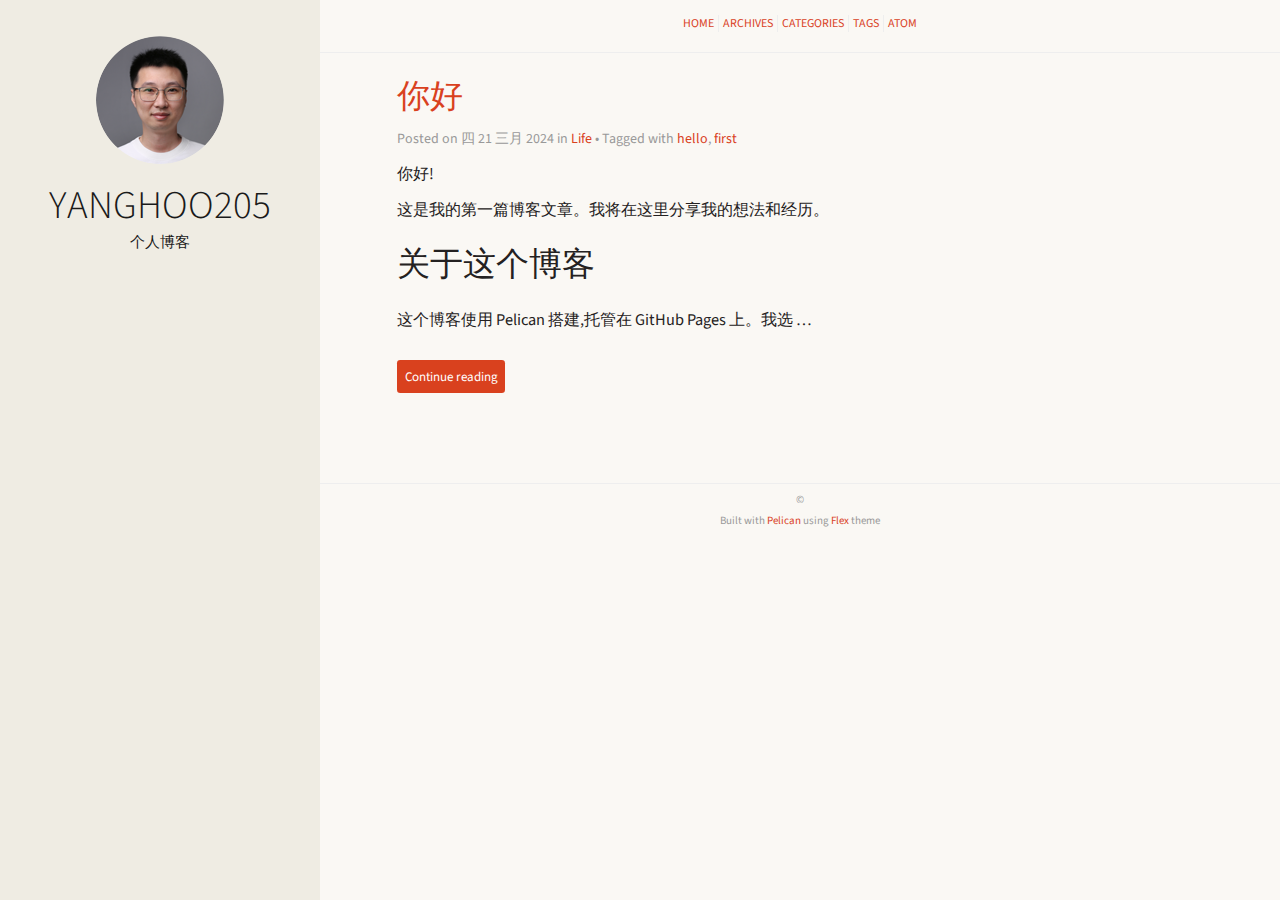
==== commit 1e330c13: "Generate Pelican site" ====
--- a/index.html
+++ b/index.html
@@ -34,6 +34,7 @@
   <!-- Microsoft EDGE -->
   <meta name="msapplication-TileColor" content="#333">
 
+  <link href="/feeds/all.atom.xml" type="application/atom+xml" rel="alternate" title="yanghoo205 Atom">
 
 
 
@@ -94,6 +95,7 @@
   <a href="/categories.html">Categories</a>
   <a href="/tags.html">Tags</a>
 
+  <a href="/feeds/all.atom.xml">Atom</a>
 
 </nav>
 
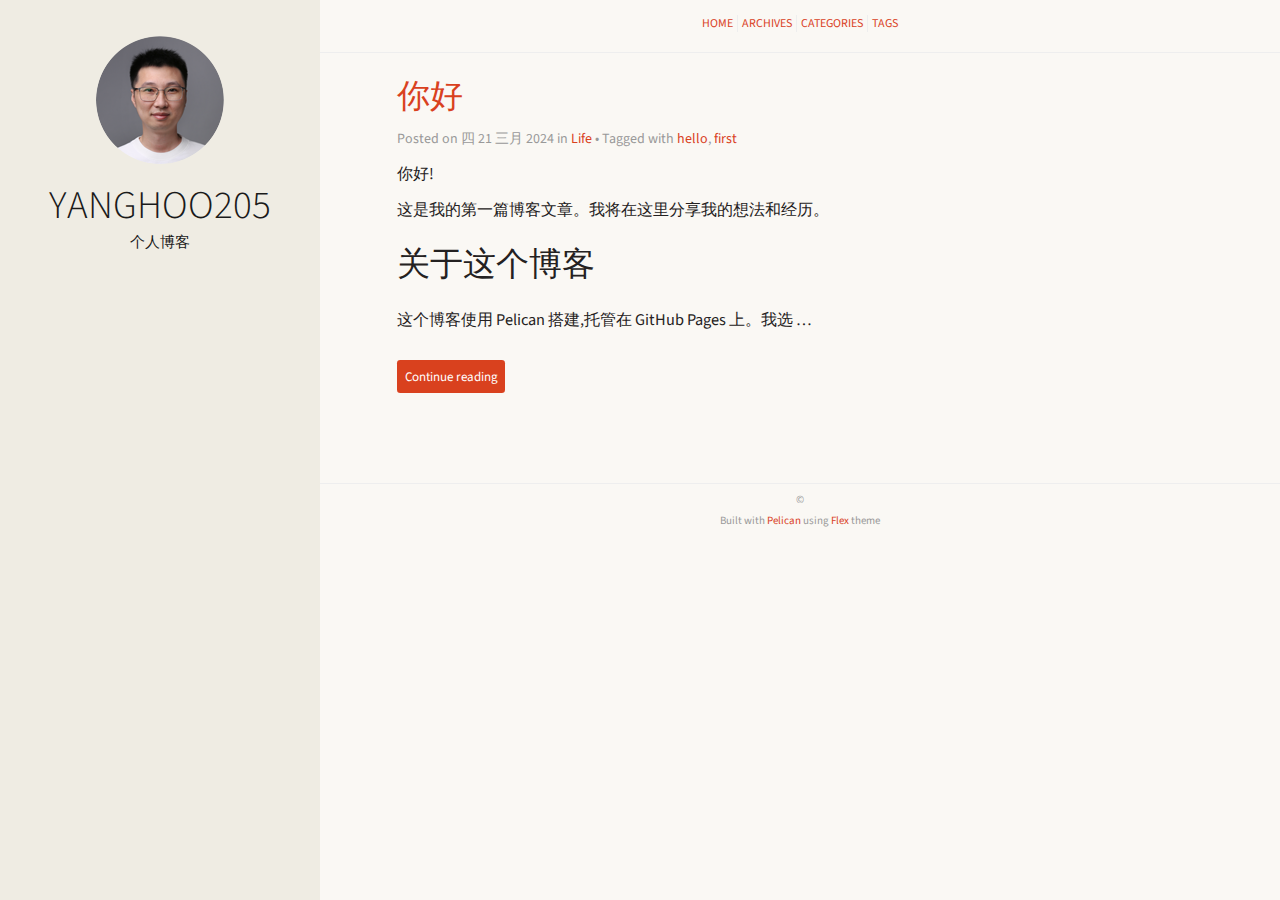
==== commit 345558e4: "Generate Pelican site" ====
--- a/index.html
+++ b/index.html
@@ -10,17 +10,17 @@
 
   <link href="https://fonts.googleapis.com/css2?family=Source+Code+Pro:ital,wght@0,400;0,700;1,400&family=Source+Sans+Pro:ital,wght@0,300;0,400;0,700;1,400&display=swap" rel="stylesheet">
 
-    <link rel="stylesheet" type="text/css" href="/theme/stylesheet/style.min.css">
+    <link rel="stylesheet" type="text/css" href="https://almensu.github.io/blog/theme/stylesheet/style.min.css">
 
 
     <link id="pygments-light-theme" rel="stylesheet" type="text/css"
-          href="/theme/pygments/monokai.min.css">
+          href="https://almensu.github.io/blog/theme/pygments/monokai.min.css">
 
 
 
-  <link rel="stylesheet" type="text/css" href="/theme/font-awesome/css/fontawesome.css">
-  <link rel="stylesheet" type="text/css" href="/theme/font-awesome/css/brands.css">
-  <link rel="stylesheet" type="text/css" href="/theme/font-awesome/css/solid.css">
+  <link rel="stylesheet" type="text/css" href="https://almensu.github.io/blog/theme/font-awesome/css/fontawesome.css">
+  <link rel="stylesheet" type="text/css" href="https://almensu.github.io/blog/theme/font-awesome/css/brands.css">
+  <link rel="stylesheet" type="text/css" href="https://almensu.github.io/blog/theme/font-awesome/css/solid.css">
 
 
 
@@ -34,7 +34,6 @@
   <!-- Microsoft EDGE -->
   <meta name="msapplication-TileColor" content="#333">
 
-  <link href="/feeds/all.atom.xml" type="application/atom+xml" rel="alternate" title="yanghoo205 Atom">
 
 
 
@@ -52,7 +51,7 @@
   <meta property="og:title" content="yanghoo205"/>
   <meta property="og:description" content="分享技术与生活"/>
   <meta property="og:locale" content="en_US"/>
-  <meta property="og:url" content=""/>
+  <meta property="og:url" content="https://almensu.github.io/blog"/>
 
   <title>yanghoo205</title>
 
@@ -62,12 +61,12 @@
 
 <aside>
   <div>
-    <a href="/">
-      <img src="/theme/img/profile.png" alt="YANGHOO205" title="YANGHOO205">
+    <a href="https://almensu.github.io/blog/">
+      <img src="https://almensu.github.io/blog/theme/img/profile.png" alt="YANGHOO205" title="YANGHOO205">
     </a>
 
     <h1>
-      <a href="/">YANGHOO205</a>
+      <a href="https://almensu.github.io/blog/">YANGHOO205</a>
     </h1>
 
     <p>个人博客</p>
@@ -89,13 +88,12 @@
   <main>
 
 <nav>
-  <a href="/">Home</a>
+  <a href="https://almensu.github.io/blog/">Home</a>
 
   <a href="/archives.html">Archives</a>
   <a href="/categories.html">Categories</a>
   <a href="/tags.html">Tags</a>
 
-  <a href="/feeds/all.atom.xml">Atom</a>
 
 </nav>
 
@@ -103,12 +101,12 @@
 
 <article>
   <header>
-    <h2><a href="/ni-hao.html#ni-hao">你好</a></h2>
+    <h2><a href="https://almensu.github.io/blog/ni-hao.html#ni-hao">你好</a></h2>
     <p>
-      Posted on 四 21 三月 2024 in <a href="/category/life.html">Life</a>
+      Posted on 四 21 三月 2024 in <a href="https://almensu.github.io/blog/category/life.html">Life</a>
 
           &#8226; Tagged with
-              <a href="/tag/hello.html">hello</a>,              <a href="/tag/first.html">first</a>
+              <a href="https://almensu.github.io/blog/tag/hello.html">hello</a>,              <a href="https://almensu.github.io/blog/tag/first.html">first</a>
     </p>
   </header>
   <div>
@@ -118,7 +116,7 @@
 <p>这个博客使用 Pelican 搭建,托管在 GitHub Pages 上。我选 …</p></div>
         <br>
         <a class="btn"
-           href="/ni-hao.html#ni-hao">
+           href="https://almensu.github.io/blog/ni-hao.html#ni-hao">
           Continue reading
         </a>
   </div>
@@ -140,7 +138,7 @@
   "@context" : "http://schema.org",
   "@type" : "Blog",
   "name": " yanghoo205 ",
-  "url" : "",
+  "url" : "https://almensu.github.io/blog",
   "image": "",
   "description": "分享技术与生活"
 }
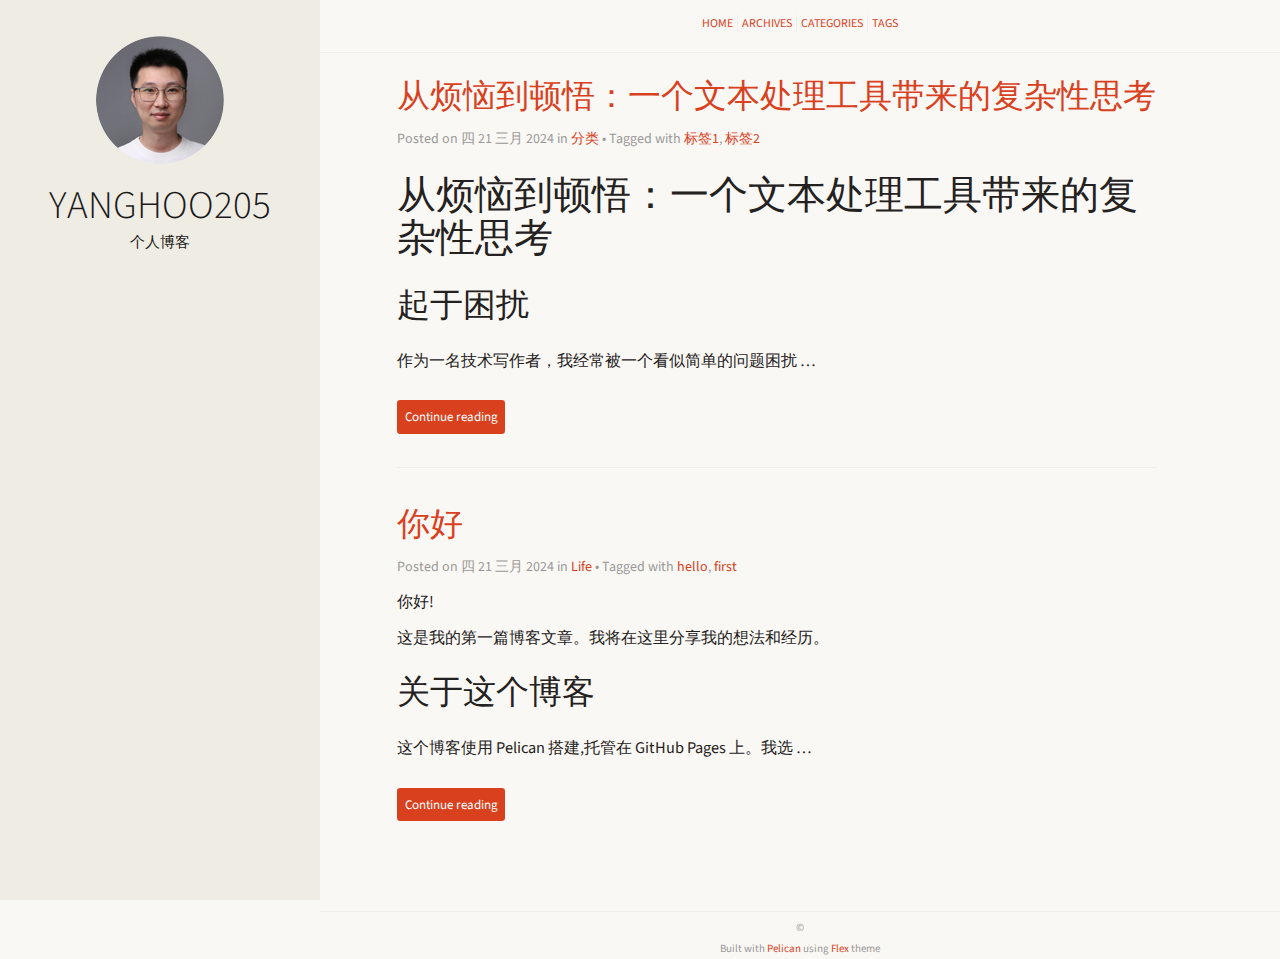
==== commit 6fa3a607: "Generate Pelican site" ====
--- a/index.html
+++ b/index.html
@@ -101,6 +101,28 @@
 
 <article>
   <header>
+    <h2><a href="https://almensu.github.io/blog/cong-fan-nao-dao-dun-wu-yi-ge-wen-ben-chu-li-gong-ju-dai-lai-de-fu-za-xing-si-kao.html#cong-fan-nao-dao-dun-wu-yi-ge-wen-ben-chu-li-gong-ju-dai-lai-de-fu-za-xing-si-kao">从烦恼到顿悟：一个文本处理工具带来的复杂性思考</a></h2>
+    <p>
+      Posted on 四 21 三月 2024 in <a href="https://almensu.github.io/blog/category/fen-lei.html">分类</a>
+
+          &#8226; Tagged with
+              <a href="https://almensu.github.io/blog/tag/biao-qian-1.html">标签1</a>,              <a href="https://almensu.github.io/blog/tag/biao-qian-2.html">标签2</a>
+    </p>
+  </header>
+  <div>
+      <div><h1>从烦恼到顿悟：一个文本处理工具带来的复杂性思考</h1>
+<h2>起于困扰</h2>
+<p>作为一名技术写作者，我经常被一个看似简单的问题困扰 …</p></div>
+        <br>
+        <a class="btn"
+           href="https://almensu.github.io/blog/cong-fan-nao-dao-dun-wu-yi-ge-wen-ben-chu-li-gong-ju-dai-lai-de-fu-za-xing-si-kao.html#cong-fan-nao-dao-dun-wu-yi-ge-wen-ben-chu-li-gong-ju-dai-lai-de-fu-za-xing-si-kao">
+          Continue reading
+        </a>
+  </div>
+  <hr />
+</article>
+<article>
+  <header>
     <h2><a href="https://almensu.github.io/blog/ni-hao.html#ni-hao">你好</a></h2>
     <p>
       Posted on 四 21 三月 2024 in <a href="https://almensu.github.io/blog/category/life.html">Life</a>
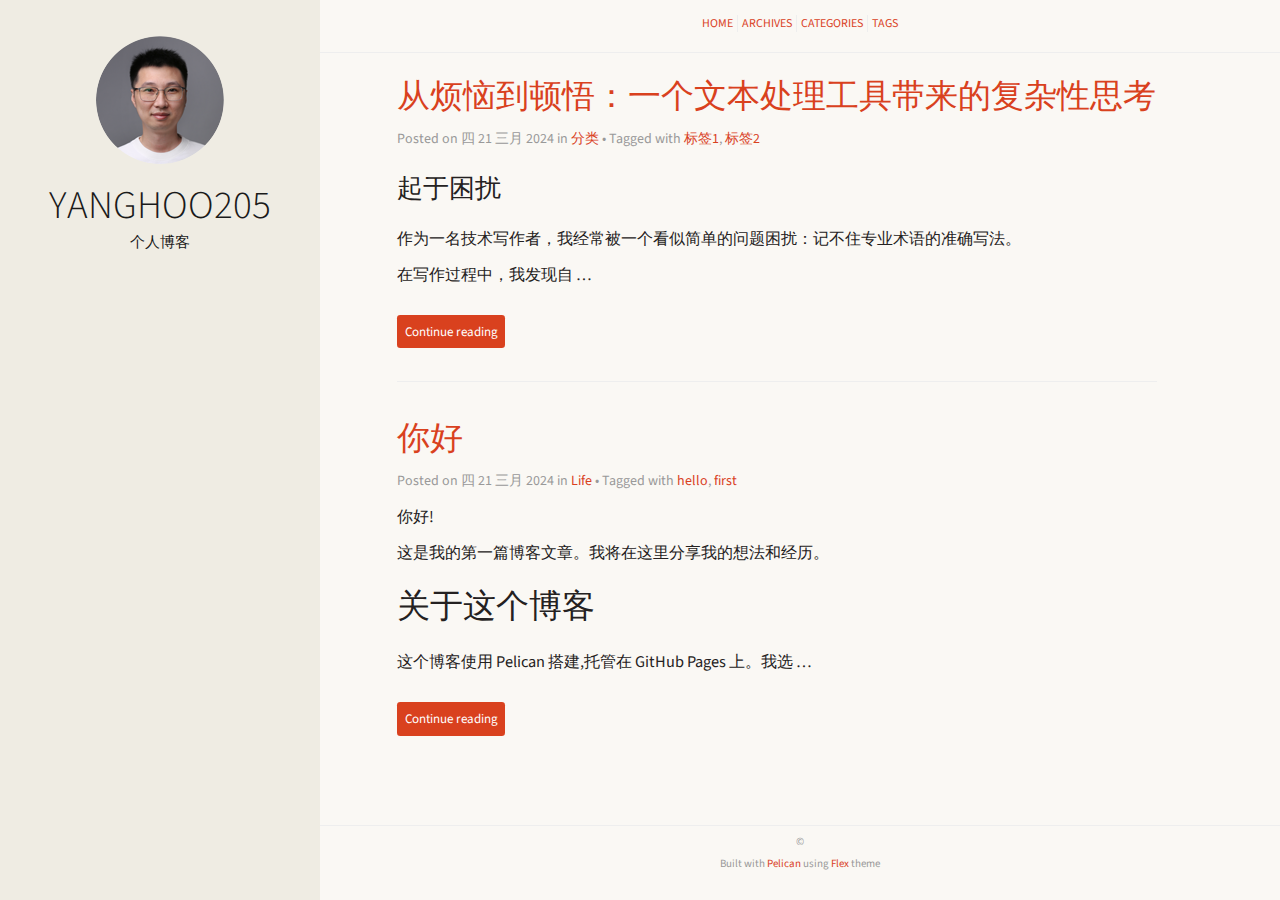
==== commit c5ae74b0: "Generate Pelican site" ====
--- a/index.html
+++ b/index.html
@@ -110,9 +110,9 @@
     </p>
   </header>
   <div>
-      <div><h1>从烦恼到顿悟：一个文本处理工具带来的复杂性思考</h1>
-<h2>起于困扰</h2>
-<p>作为一名技术写作者，我经常被一个看似简单的问题困扰 …</p></div>
+      <div><h3>起于困扰</h3>
+<p>作为一名技术写作者，我经常被一个看似简单的问题困扰：记不住专业术语的准确写法。</p>
+<p>在写作过程中，我发现自 …</p></div>
         <br>
         <a class="btn"
            href="https://almensu.github.io/blog/cong-fan-nao-dao-dun-wu-yi-ge-wen-ben-chu-li-gong-ju-dai-lai-de-fu-za-xing-si-kao.html#cong-fan-nao-dao-dun-wu-yi-ge-wen-ben-chu-li-gong-ju-dai-lai-de-fu-za-xing-si-kao">
